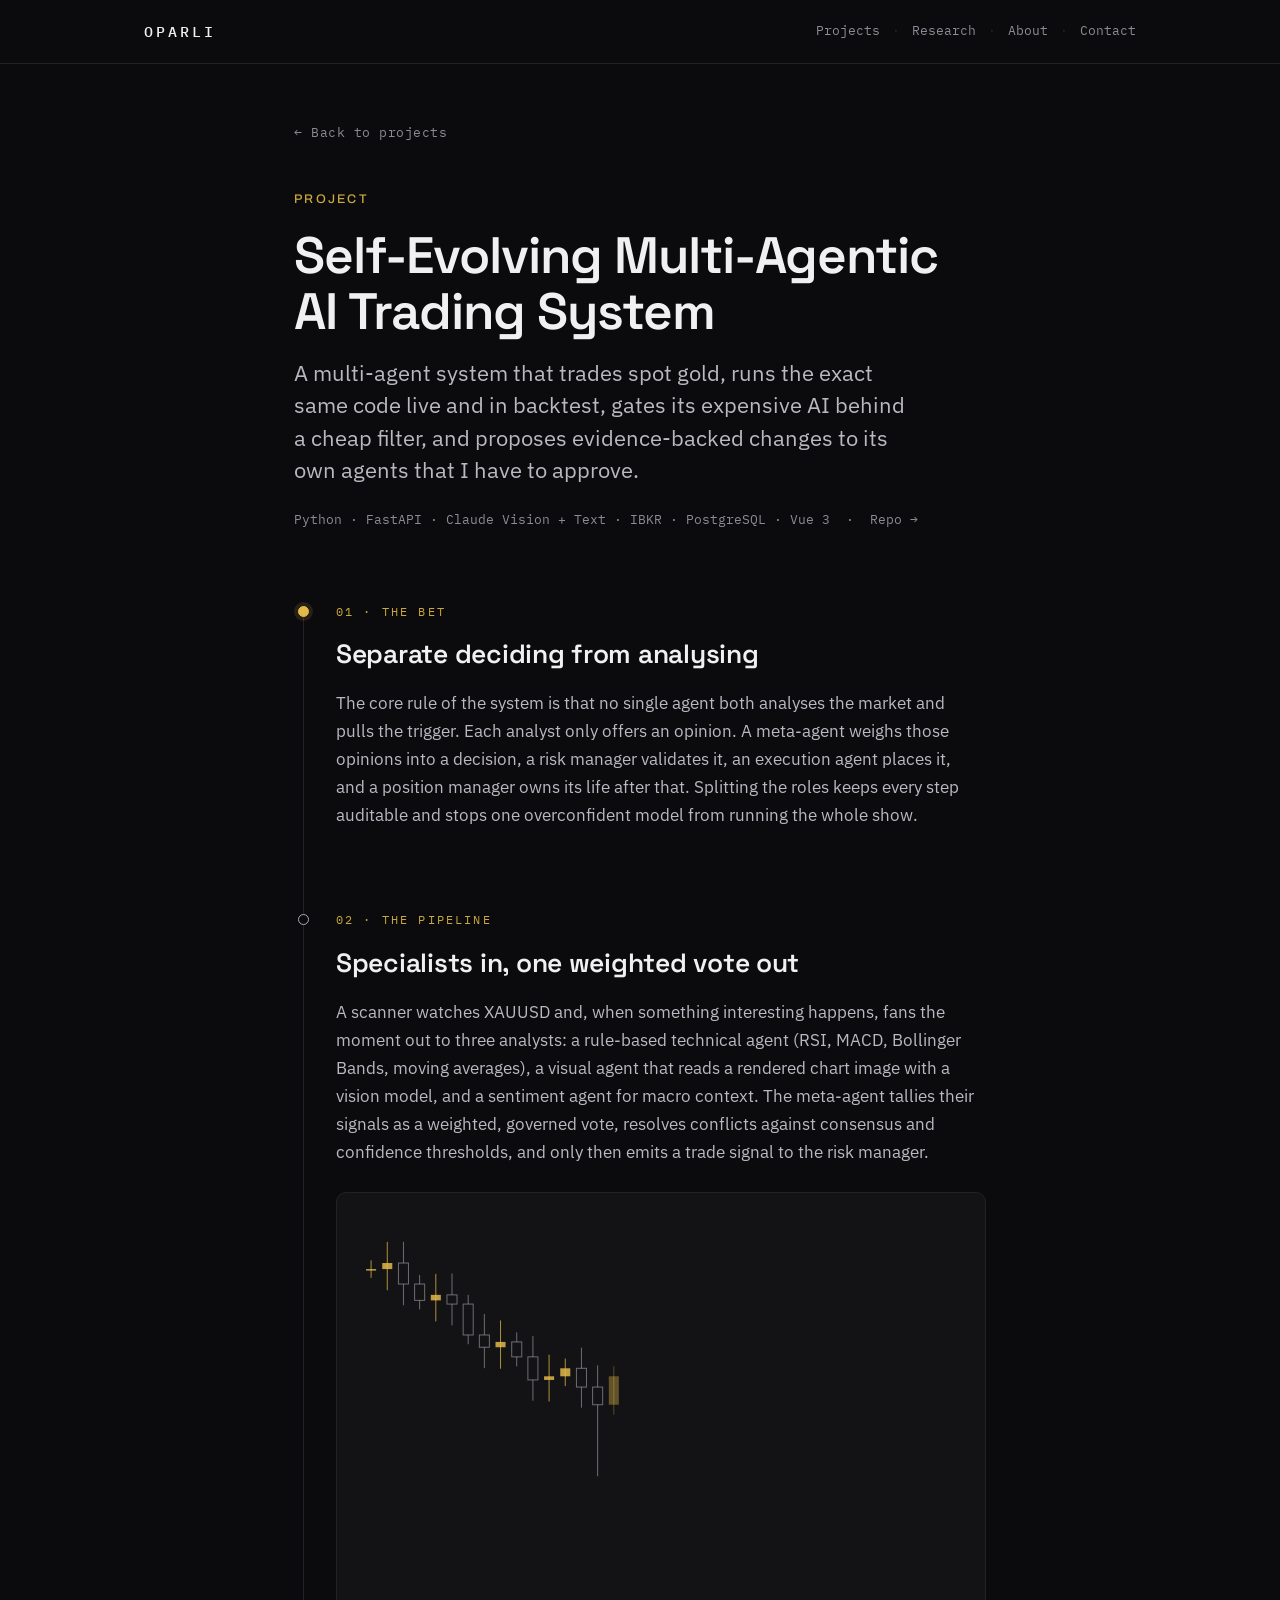
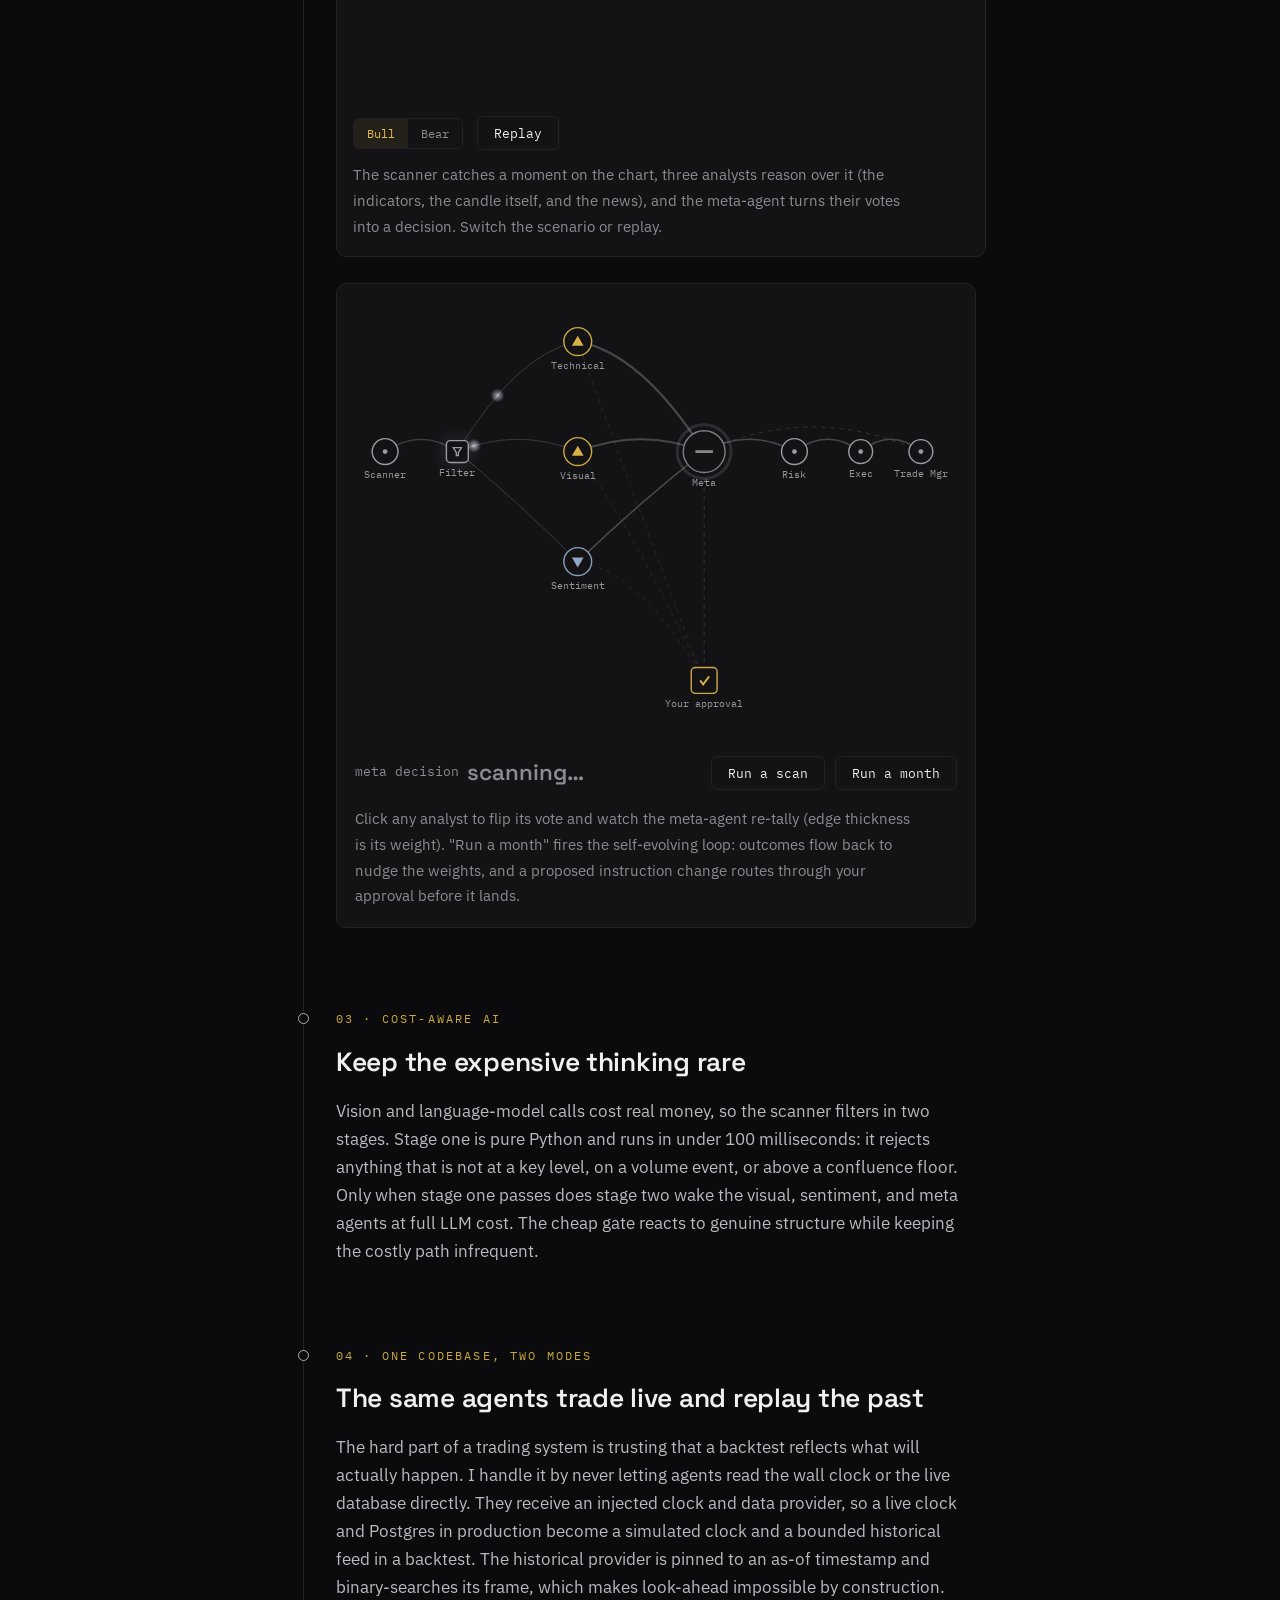
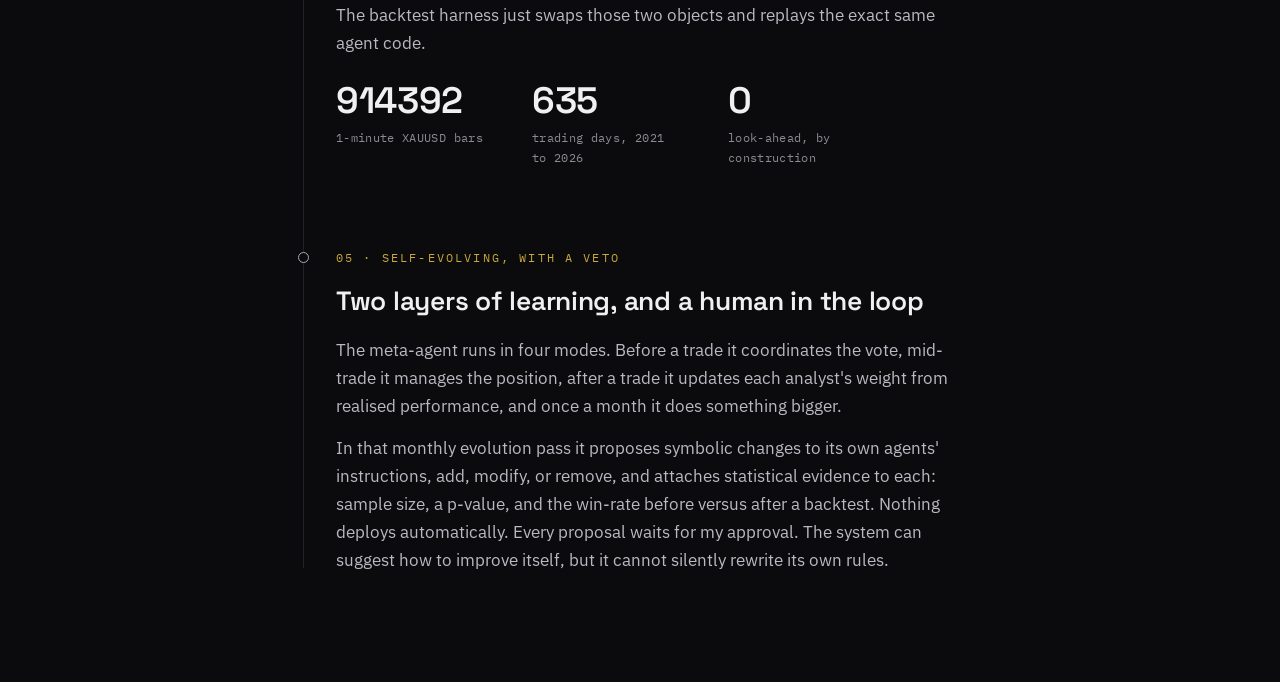
==== projects/agentic-trading/index.html @ a9287df4 "Add Self-Evolving Trading System case study: reasoning terminal + system map with feedback loops" ====
<!DOCTYPE html>
<html lang="en">
<head>
  <meta charset="UTF-8" />
  <meta name="viewport" content="width=device-width, initial-scale=1.0" />
  <title>Self-Evolving Multi-Agentic AI Trading System · OPARLI</title>
  <meta name="description" content="How a multi-agent XAUUSD trading system works: role separation, a cost-gated LLM pipeline, one codebase for live and backtest, and a two-layer self-evolving loop with a human veto." />

  <link rel="preconnect" href="https://fonts.googleapis.com" />
  <link rel="preconnect" href="https://fonts.gstatic.com" crossorigin />
  <link href="https://fonts.googleapis.com/css2?family=Archivo:wght@400;500;600;700&family=IBM+Plex+Mono:wght@400;500&family=IBM+Plex+Sans:wght@400;500&family=Space+Grotesk:wght@500;600;700&display=swap" rel="stylesheet" />

  <link rel="stylesheet" href="../../css/style.css" />
  <link rel="stylesheet" href="../../css/case.css" />
</head>
<body>

  <header class="nav is-scrolled" id="nav">
    <div class="nav__inner">
      <a href="../../index.html" class="nav__name">OPARLI</a>
      <nav class="nav__links" aria-label="Primary">
        <a href="../../index.html#projects">Projects</a>
        <span class="nav__sep" aria-hidden="true">·</span>
        <a href="../../index.html#research">Research</a>
        <span class="nav__sep" aria-hidden="true">·</span>
        <a href="../../index.html#about">About</a>
        <span class="nav__sep" aria-hidden="true">·</span>
        <a href="../../index.html#contact">Contact</a>
      </nav>
    </div>
  </header>

  <main class="case">
    <a href="../../index.html#projects" class="case__back">← Back to projects</a>

    <header class="case__head">
      <p class="eyebrow eyebrow--accent">Project</p>
      <h1 class="case__title">Self-Evolving Multi-Agentic AI Trading System</h1>
      <p class="case__standfirst">
        A multi-agent system that trades spot gold, runs the exact same code live and in
        backtest, gates its expensive AI behind a cheap filter, and proposes evidence-backed
        changes to its own agents that I have to approve.
      </p>
      <p class="case__meta mono">
        Python · FastAPI · Claude Vision + Text · IBKR · PostgreSQL · Vue 3
        &nbsp;·&nbsp; <a href="#">Repo →</a>
      </p>
    </header>

    <ol class="path">

      <li class="stage" id="bet">
        <span class="stage__node" aria-hidden="true"></span>
        <p class="stage__label">01 · The bet</p>
        <h2 class="stage__title">Separate deciding from analysing</h2>
        <p class="stage__body">
          The core rule of the system is that no single agent both analyses the market and
          pulls the trigger. Each analyst only offers an opinion. A meta-agent weighs those
          opinions into a decision, a risk manager validates it, an execution agent places
          it, and a position manager owns its life after that. Splitting the roles keeps
          every step auditable and stops one overconfident model from running the whole show.
        </p>
      </li>

      <li class="stage" id="pipeline">
        <span class="stage__node" aria-hidden="true"></span>
        <p class="stage__label">02 · The pipeline</p>
        <h2 class="stage__title">Specialists in, one weighted vote out</h2>
        <p class="stage__body">
          A scanner watches XAUUSD and, when something interesting happens, fans the moment
          out to three analysts: a rule-based technical agent (RSI, MACD, Bollinger Bands,
          moving averages), a visual agent that reads a rendered chart image with a vision
          model, and a sentiment agent for macro context. The meta-agent tallies their
          signals as a weighted, governed vote, resolves conflicts against consensus and
          confidence thresholds, and only then emits a trade signal to the risk manager.
        </p>

        <div class="tviz" id="tviz" role="group" aria-label="Interactive: the agents reasoning over a live chart">
          <div class="tviz__stage">
            <div class="tviz__chart"><canvas class="tviz__canvas" aria-hidden="true"></canvas></div>
            <div class="tviz__panel">
              <div class="tcard" data-step="scan"><div class="tcard__head"><span>Scanner</span><span class="tcard__badge">scan</span></div><div class="tcard__text"></div></div>
              <div class="tcard" data-step="tech"><div class="tcard__head"><span>Technical</span><span class="tcard__badge"></span></div><div class="tcard__text"></div></div>
              <div class="tcard" data-step="vis"><div class="tcard__head"><span>Visual</span><span class="tcard__badge"></span></div><div class="tcard__text"></div></div>
              <div class="tcard" data-step="sent"><div class="tcard__head"><span>Sentiment</span><span class="tcard__badge"></span></div><div class="tcard__text"></div></div>
              <div class="tcard tcard--meta" data-step="meta"><div class="tcard__head"><span>Meta decision</span><span class="tcard__badge"></span></div><div class="tcard__text"></div></div>
            </div>
          </div>
          <div class="tviz__controls">
            <div class="tviz__seg" role="group" aria-label="Scenario">
              <button type="button" data-dir="bull" class="is-active">Bull</button>
              <button type="button" data-dir="bear">Bear</button>
            </div>
            <button class="pviz__btn" id="tviz-replay" type="button">Replay</button>
          </div>
          <p class="tviz__note">
            The scanner catches a moment on the chart, three analysts reason over it (the
            indicators, the candle itself, and the news), and the meta-agent turns their votes
            into a decision. Switch the scenario or replay.
          </p>
        </div>

        <div class="pviz" id="pviz" role="group" aria-label="Interactive: the agent pipeline reaching a decision">
          <canvas class="pviz__canvas" aria-hidden="true"></canvas>
          <div class="pviz__controls">
            <span class="pviz__decision">meta decision<b id="pviz-decision">·</b></span>
            <span style="display:flex; gap:10px; flex-wrap:wrap;">
              <button class="pviz__btn" type="button" id="pviz-run">Run a scan</button>
              <button class="pviz__btn" type="button" id="pviz-month">Run a month</button>
            </span>
          </div>
          <p class="pviz__note" id="pviz-note">
            Click any analyst to flip its vote and watch the meta-agent re-tally (edge thickness is
            its weight). "Run a month" fires the self-evolving loop: outcomes flow back to nudge the
            weights, and a proposed instruction change routes through your approval before it lands.
          </p>
        </div>
      </li>

      <li class="stage" id="cost">
        <span class="stage__node" aria-hidden="true"></span>
        <p class="stage__label">03 · Cost-aware AI</p>
        <h2 class="stage__title">Keep the expensive thinking rare</h2>
        <p class="stage__body">
          Vision and language-model calls cost real money, so the scanner filters in two
          stages. Stage one is pure Python and runs in under 100 milliseconds: it rejects
          anything that is not at a key level, on a volume event, or above a confluence
          floor. Only when stage one passes does stage two wake the visual, sentiment, and
          meta agents at full LLM cost. The cheap gate reacts to genuine structure while
          keeping the costly path infrequent.
        </p>
      </li>

      <li class="stage" id="backtest">
        <span class="stage__node" aria-hidden="true"></span>
        <p class="stage__label">04 · One codebase, two modes</p>
        <h2 class="stage__title">The same agents trade live and replay the past</h2>
        <p class="stage__body">
          The hard part of a trading system is trusting that a backtest reflects what will
          actually happen. I handle it by never letting agents read the wall clock or the
          live database directly. They receive an injected clock and data provider, so a live
          clock and Postgres in production become a simulated clock and a bounded historical
          feed in a backtest. The historical provider is pinned to an as-of timestamp and
          binary-searches its frame, which makes look-ahead impossible by construction. The
          backtest harness just swaps those two objects and replays the exact same agent code.
        </p>

        <div class="stats">
          <div class="stat">
            <div class="stat__num"><span data-countup="990000" data-decimals="0">0</span></div>
            <div class="stat__label">1-minute XAUUSD bars</div>
          </div>
          <div class="stat">
            <div class="stat__num"><span data-countup="688" data-decimals="0">0</span></div>
            <div class="stat__label">trading days, 2021 to 2026</div>
          </div>
          <div class="stat">
            <div class="stat__num">0</div>
            <div class="stat__label">look-ahead, by construction</div>
          </div>
        </div>
      </li>

      <li class="stage" id="evolve">
        <span class="stage__node" aria-hidden="true"></span>
        <p class="stage__label">05 · Self-evolving, with a veto</p>
        <h2 class="stage__title">Two layers of learning, and a human in the loop</h2>
        <p class="stage__body">
          The meta-agent runs in four modes. Before a trade it coordinates the vote, mid-trade
          it manages the position, after a trade it updates each analyst's weight from realised
          performance, and once a month it does something bigger.
        </p>
        <p class="stage__body">
          In that monthly evolution pass it proposes symbolic changes to its own agents'
          instructions, add, modify, or remove, and attaches statistical evidence to each:
          sample size, a p-value, and the win-rate before versus after a backtest. Nothing
          deploys automatically. Every proposal waits for my approval. The system can suggest
          how to improve itself, but it cannot silently rewrite its own rules.
        </p>
      </li>

    </ol>
  </main>

  <script src="../../js/case.js" defer></script>
  <script src="../../js/scene-terminal.js" defer></script>
  <script src="../../js/scene-pipeline.js" defer></script>
</body>
</html>
---- css/style.css ----
/* ============================================================
   OPARLI, oparli.com
   Dark, editorial, precise. Design system + layout.
   ============================================================ */

:root {
  --bg: #0b0b0d;          /* page ground */
  --bg-raise: #131316;    /* cards / raised panels */
  --line: #222226;        /* hairline borders */
  --text: #f0f0f2;        /* headings */
  --text-body: #b9bac1;   /* body copy */
  --text-dim: #8b8c93;    /* secondary */
  --grey-line: #a8acb6;   /* animation greys */
  --accent: #e2ba4a;      /* yellow, THE accent, used sparingly */
  --accent-dim: #c9a83c;  /* yellow for small labels/eyebrows */

  --font-display: "Space Grotesk", "Helvetica Neue", Arial, sans-serif;
  --font-brand: "Archivo", "Helvetica Neue", Arial, sans-serif;
  --font-body: "IBM Plex Sans", "Helvetica Neue", Arial, sans-serif;
  --font-mono: "IBM Plex Mono", ui-monospace, "SF Mono", Menlo, monospace;

  --nav-h: 64px;
  --maxw: 1120px;
  --gutter: clamp(20px, 5vw, 64px);
}

/* ---------- reset ---------- */
*, *::before, *::after { box-sizing: border-box; }
html {
  scroll-behavior: smooth;
  -webkit-text-size-adjust: 100%;
}
body {
  margin: 0;
  background: var(--bg);
  color: var(--text-body);
  font-family: var(--font-body);
  font-size: 16.5px;
  line-height: 1.7;
  font-weight: 400;
  -webkit-font-smoothing: antialiased;
  text-rendering: optimizeLegibility;
  overflow-x: hidden;              /* guard: page never scrolls sideways */
}
img { max-width: 100%; display: block; }

/* ---------- focus ---------- */
a:focus-visible,
button:focus-visible {
  outline: 2px solid var(--accent);
  outline-offset: 2px;
  border-radius: 2px;
}

/* ---------- shared layout ---------- */
.wrap {
  width: 100%;
  max-width: var(--maxw);
  margin-inline: auto;
  padding-inline: var(--gutter);
}

.section {
  padding-block: clamp(72px, 12vw, 152px);
  scroll-margin-top: var(--nav-h);
  border-top: 1px solid var(--line);
}

.section__title {
  font-family: var(--font-display);
  font-weight: 600;
  color: var(--text);
  font-size: clamp(1.6rem, 3.4vw, 2.5rem);
  line-height: 1.15;
  letter-spacing: -0.01em;
  margin: 0 0 clamp(36px, 6vw, 64px);
  max-width: 20ch;
}

/* ---------- eyebrow (mono label) ---------- */
.eyebrow {
  font-family: var(--font-brand);
  font-weight: 500;
  font-size: 12.5px;
  letter-spacing: 0.18em;
  text-transform: uppercase;
  color: var(--text-dim);
  margin: 0 0 18px;
}
.eyebrow--accent { color: var(--accent-dim); }

.mono { font-family: var(--font-mono); }

/* ---------- links ---------- */
.link {
  color: var(--text);
  text-decoration: none;
  border-bottom: 1px solid var(--line);
  padding-bottom: 1px;
  transition: color 0.18s ease, border-color 0.18s ease;
}
.link:hover { color: var(--accent); border-color: var(--accent); }

/* ============================================================
   NAV
   ============================================================ */
.nav {
  position: fixed;
  top: 0; left: 0; right: 0;
  height: var(--nav-h);
  z-index: 50;
  background: transparent;
  border-bottom: 1px solid transparent;
  transition: background 0.25s ease, border-color 0.25s ease;
}
.nav.is-scrolled {
  background: var(--bg);
  border-bottom-color: var(--line);
}
.nav__inner {
  height: 100%;
  max-width: var(--maxw);
  margin-inline: auto;
  padding-inline: var(--gutter);
  display: flex;
  align-items: center;
  justify-content: space-between;
  gap: 18px;
}
.nav__name {
  font-family: var(--font-mono);
  font-weight: 500;
  font-size: 15px;
  letter-spacing: 0.2em;
  color: var(--text);
  text-decoration: none;
  opacity: 0;                        /* hidden over the hero */
  transition: opacity 300ms ease;
}
.nav.is-scrolled .nav__name { opacity: 1; }   /* fades in past ~70% of hero */
.nav__links {
  display: flex;
  align-items: center;
  gap: 12px;
  font-family: var(--font-mono);
  font-size: 13px;
}
.nav__links a {
  color: var(--text-dim);
  text-decoration: none;
  transition: color 0.18s ease;
}
.nav__links a:hover { color: var(--accent); }
.nav__sep { color: var(--line); }

/* ============================================================
   1. HERO
   ============================================================ */
.hero {
  position: relative;
  height: 100vh;
  height: 100svh;          /* avoids toolbar-driven jump/clip on mobile */
  min-height: 520px;
}
.hero__stage {
  position: absolute;
  inset: 0;
  overflow: hidden;
  display: flex;
  align-items: center;
}
.hero__canvas {
  position: absolute;
  inset: 0;
  width: 100%;
  height: 100%;
  display: block;
}
/* radial darkening between canvas and text, guarantees name contrast.
   Halved radius, max 30%, centered on the (left) text column only. */
.hero__veil {
  position: absolute;
  inset: 0;
  pointer-events: none;
  background: radial-gradient(
    ellipse 34% 27% at 28% 50%,
    rgba(11, 11, 13, 0.30) 0%,
    rgba(11, 11, 13, 0.12) 48%,
    rgba(11, 11, 13, 0) 80%
  );
}
.hero__content {
  position: relative;
  z-index: 2;
  width: 100%;
  max-width: var(--maxw);
  margin-inline: auto;
  padding-inline: var(--gutter);
  will-change: opacity, transform;
}
.hero__title {
  font-family: var(--font-display);
  font-weight: 700;
  color: var(--text);
  font-size: clamp(3rem, 9vw, 6.5rem);
  line-height: 0.98;
  letter-spacing: -0.02em;
  margin: 6px 0 0;
}
.hero__brand {
  font-family: var(--font-brand);
  font-weight: 700;
  color: var(--text);
  font-size: clamp(2.6rem, 8vw, 5rem);
  line-height: 1;
  letter-spacing: -0.02em;
  margin: 0;
}
.hero__lead {
  font-family: var(--font-display);
  font-weight: 500;
  color: var(--text-body);
  font-size: clamp(1.15rem, 2.6vw, 1.65rem);
  line-height: 1.3;
  letter-spacing: -0.01em;
  margin: 16px 0 0;
  max-width: 28ch;
}
/* forced two-line break on wider screens; on narrow screens the line
   wraps naturally and the non-breaking "and break." keeps "and" from hanging */
.hero__brk { display: none; }
@media (min-width: 560px) {
  .hero__brk { display: inline; }
}
.hero__attr {
  font-size: 13px;
  letter-spacing: 0.08em;
  color: var(--text-dim);
  margin: 18px 0 0;
}
.btn-ghost {
  display: inline-block;
  margin-top: 28px;
  padding: 10px 22px;
  border: 1px solid var(--line);
  border-radius: 6px;
  background: transparent;
  color: var(--text);
  font-family: var(--font-body);
  font-size: 15px;
  font-weight: 500;
  text-decoration: none;
  transition: border-color 0.18s ease, color 0.18s ease;
}
.btn-ghost:hover { border-color: var(--accent); color: var(--accent); }
.hero__sub {
  margin: clamp(20px, 3vw, 30px) 0 0;
  font-size: clamp(1rem, 2.1vw, 1.35rem);
  line-height: 1.5;
  color: var(--text-body);
  max-width: 30ch;
}
/* scroll hint: bottom-left, aligned with the text column */
.hero__scroll-wrap {
  position: absolute;
  left: 0; right: 0;
  bottom: 34px;
  z-index: 2;
  max-width: var(--maxw);
  margin-inline: auto;
  padding-inline: var(--gutter);
}
.hero__scroll {
  display: inline-flex;
  align-items: center;
  gap: 11px;
  text-decoration: none;
}
.hero__scroll-line {
  display: block;
  width: 1px;
  height: 30px;
  background: var(--text-dim);
  transform-origin: top;
  animation: scrollpulse 2.4s ease-in-out infinite;
}
.hero__scroll-label {
  font-size: 11px;
  letter-spacing: 0.2em;
  color: var(--text-dim);
  transition: color 0.18s ease;
}
.hero__scroll:hover .hero__scroll-label { color: var(--accent); }
@keyframes scrollpulse {
  0%, 100% { transform: scaleY(0.35); opacity: 0.35; }
  50%      { transform: scaleY(1);    opacity: 0.9; }
}

/* ============================================================
   2. SYSTEMS: wide horizontal cards
   ============================================================ */
.cards { display: flex; flex-direction: column; gap: 20px; }
.card {
  background: var(--bg-raise);
  border: 1px solid var(--line);
  border-radius: 8px;
  padding: clamp(20px, 3vw, 30px);
}
.card__title {
  font-family: var(--font-display);
  font-weight: 600;
  color: var(--text);
  font-size: clamp(1.15rem, 2.2vw, 1.45rem);
  letter-spacing: -0.01em;
  margin: 0 0 12px;
}
.card__body {
  margin: 0 0 20px;
  max-width: 68ch;
  color: var(--text-body);
}
.card__status {
  font-size: 12.5px;
  color: var(--text-dim);
  margin: 0 0 12px;
  display: flex;
  flex-wrap: wrap;
  align-items: center;
  gap: 8px 14px;
}
.card__status .dot { color: var(--accent); font-size: 9px; }
.card__inline-link {
  color: var(--text-dim);
  text-decoration: none;
  transition: color 0.18s ease;
}
.card__inline-link:hover { color: var(--accent); }
.card__tech {
  font-size: 12.5px;
  color: var(--text-dim);
  margin: 0 0 22px;
  letter-spacing: 0.01em;
}

/* ============================================================
   3. RESEARCH: bordered rows
   ============================================================ */
.rows { display: flex; flex-direction: column; }
.row {
  padding-block: clamp(28px, 4vw, 40px);
  border-top: 1px solid var(--line);
}
.row:last-child { border-bottom: 1px solid var(--line); }
.row__title {
  font-family: var(--font-display);
  font-weight: 600;
  color: var(--text);
  font-size: clamp(1.15rem, 2.2vw, 1.45rem);
  letter-spacing: -0.01em;
  margin: 0 0 12px;
}
.row__sub {
  font-size: 12.5px;
  letter-spacing: 0.04em;
  color: var(--text-dim);
  margin: -4px 0 14px;
}
.row__body {
  margin: 0 0 14px;
  max-width: 74ch;
  color: var(--text-body);
}
.row__note {
  font-size: 12.5px;
  color: var(--text-dim);
  margin: 0;
  letter-spacing: 0.01em;
}
.row__more {
  display: inline-block;
  margin-top: 16px;
  font-size: 0.95rem;
}

/* ============================================================
   4. ABOUT
   ============================================================ */
.about {
  display: grid;
  grid-template-columns: 1fr auto;
  gap: clamp(32px, 6vw, 72px);
  align-items: start;
}
.about__text { max-width: 62ch; }
.about__text p { margin: 0 0 20px; }
.about__text p:last-child { margin-bottom: 0; }
.about__note { color: var(--text-dim); font-size: 0.95rem; }
.about__photo {
  width: 180px;
  height: 180px;
  border-radius: 50%;
  overflow: hidden;
  border: 1px solid var(--line);
  flex-shrink: 0;
}
.about__photo img {
  width: 100%;
  height: 100%;
  object-fit: cover;
  display: block;
}

/* ============================================================
   5. CONTACT
   ============================================================ */
/* Contact is short; give it tighter vertical padding than the other sections */
#contact { padding-block: clamp(48px, 6vw, 80px); }

.contact__links {
  display: flex;
  flex-wrap: wrap;
  gap: 28px;
  margin: 0;
  font-size: 1.05rem;
}

/* ============================================================
   FOOTER
   ============================================================ */
.footer {
  border-top: 1px solid var(--line);
  padding-block: 26px;
}
.footer__inner {
  display: flex;
  flex-wrap: wrap;
  justify-content: space-between;
  gap: 12px 28px;
  font-family: var(--font-brand);
  font-size: 12.5px;
  color: var(--text-dim);
  letter-spacing: 0.01em;
}

/* ============================================================
   RESPONSIVE
   ============================================================ */
@media (max-width: 640px) {
  .nav__links { gap: 8px; font-size: 12px; }
  .nav__name { font-size: 14px; }
  .about {
    grid-template-columns: 1fr;
  }
  .about__photo { order: -1; }
  .hero__sub { max-width: 24ch; }
}

/* Phones: stack the nav (wordmark over links) so nothing crowds or overflows */
@media (max-width: 560px) {
  .nav { height: auto; padding-block: 10px; }
  .nav__inner { flex-direction: column; align-items: flex-start; gap: 6px; }
  .nav__links { flex-wrap: wrap; }
  .section { scroll-margin-top: 88px; }   /* taller stacked nav clears headings */
}

/* ============================================================
   REDUCED MOTION
   ============================================================ */
@media (prefers-reduced-motion: reduce) {
  html { scroll-behavior: auto; }
  .hero__scroll { display: none; }
  .nav__name { opacity: 1; transition: none; }   /* wordmark simply always visible */
  * { animation-duration: 0.001ms !important; animation-iteration-count: 1 !important; }
}
---- css/case.css ----
/* ============================================================
   Case study ("path") pages. Depends on style.css for tokens.
   Reusable: every project page uses this same structure.
   ============================================================ */

.case {
  max-width: 820px;
  margin-inline: auto;
  padding-inline: var(--gutter);
  padding-block: clamp(96px, 13vh, 140px) clamp(80px, 12vh, 130px);
}

.case__back {
  display: inline-block;
  font-family: var(--font-mono);
  font-size: 13px;
  letter-spacing: 0.04em;
  color: var(--text-dim);
  text-decoration: none;
  margin-bottom: clamp(32px, 5vh, 52px);
  transition: color 0.18s ease;
}
.case__back:hover { color: var(--accent); }

.case__head { margin-bottom: clamp(44px, 8vh, 84px); }
.case__title {
  font-family: var(--font-display);
  font-weight: 600;
  color: var(--text);
  font-size: clamp(2rem, 5.2vw, 3.2rem);
  line-height: 1.08;
  letter-spacing: -0.02em;
  margin: 12px 0 0;
}
.case__standfirst {
  font-size: clamp(1.05rem, 2.2vw, 1.35rem);
  line-height: 1.5;
  color: var(--text-body);
  max-width: 48ch;
  margin: 18px 0 0;
}
.case__meta {
  font-family: var(--font-mono);
  font-size: 12.5px;
  color: var(--text-dim);
  margin: 22px 0 0;
}
.case__meta a { color: var(--text-dim); text-decoration: none; }
.case__meta a:hover { color: var(--accent); }

/* ---------- the path ---------- */
.path {
  list-style: none;
  margin: 0;
  padding: 0;
  position: relative;
  --rail: 0;
}
/* the rail: grey spine + yellow progress overlay that tracks scroll */
.path::before,
.path::after {
  content: "";
  position: absolute;
  left: 9px;
  width: 1px;
}
.path::before { top: 6px; bottom: 6px; background: var(--line); }
.path::after {
  top: 6px;
  height: calc((100% - 12px) * var(--rail));
  background: var(--accent);
  opacity: 0.85;
}

.stage {
  position: relative;
  padding-left: 42px;
  padding-bottom: clamp(48px, 9vh, 92px);
  opacity: 0;
  transform: translateY(20px);
  transition: opacity 0.6s ease, transform 0.6s ease;
}
.stage:last-child { padding-bottom: 0; }
.stage.is-visible { opacity: 1; transform: none; }

.stage__node {
  position: absolute;
  left: 4px;
  top: 4px;
  width: 11px;
  height: 11px;
  border-radius: 50%;
  border: 1px solid var(--grey-line);
  background: var(--bg);
  transition: background 0.3s ease, border-color 0.3s ease, box-shadow 0.3s ease;
}
.stage.is-active .stage__node {
  border-color: var(--accent);
  background: var(--accent);
  box-shadow: 0 0 0 4px rgba(226, 186, 74, 0.12);
}

.stage__label {
  font-family: var(--font-mono);
  font-size: 12px;
  letter-spacing: 0.18em;
  text-transform: uppercase;
  color: var(--accent-dim);
  margin: 0 0 10px;
}
.stage__title {
  font-family: var(--font-display);
  font-weight: 600;
  color: var(--text);
  font-size: clamp(1.2rem, 2.7vw, 1.65rem);
  letter-spacing: -0.01em;
  margin: 0 0 12px;
}
.stage__body {
  color: var(--text-body);
  max-width: 64ch;
  margin: 0;
}
.stage__body + .stage__body { margin-top: 14px; }

/* ---------- stat tiles (count up on reveal) ---------- */
.stats {
  display: grid;
  grid-template-columns: repeat(auto-fit, minmax(130px, 1fr));
  gap: 24px 28px;
  margin-top: 26px;
  max-width: 560px;
}
.stat__num {
  font-family: var(--font-display);
  font-weight: 600;
  color: var(--text);
  font-size: clamp(1.7rem, 4.6vw, 2.3rem);
  line-height: 1;
  letter-spacing: -0.01em;
}
.stat__label {
  font-family: var(--font-mono);
  font-size: 11.5px;
  letter-spacing: 0.03em;
  color: var(--text-dim);
  margin-top: 8px;
  max-width: 22ch;
}
.stat__caption {
  font-size: 0.95rem;
  color: var(--text-dim);
  margin: 20px 0 0;
  max-width: 62ch;
}

/* ---------- survivorship scene (interactive canvas) ---------- */
.sviz {
  margin-top: 26px;
  max-width: 620px;
  border: 1px solid var(--line);
  border-radius: 10px;
  background: var(--bg-raise);
  padding: 18px 18px 20px;
}
.sviz__canvas { display: block; width: 100%; height: 300px; }
.sviz__legend {
  display: flex;
  flex-wrap: wrap;
  gap: 14px 24px;
  margin-top: 10px;
  font-family: var(--font-mono);
  font-size: 12.5px;
  color: var(--text-dim);
}
.sviz__legend b { color: var(--text); font-weight: 500; }
.sviz__dot {
  display: inline-block;
  width: 8px; height: 8px;
  border-radius: 50%;
  margin-right: 7px;
  vertical-align: middle;
}
.sviz__dot--keep { background: var(--accent); }
.sviz__dot--left { background: var(--grey-line); }
.sviz__legend .is-dropped { opacity: 0.45; text-decoration: line-through; }

.sviz__controls {
  display: flex;
  flex-wrap: wrap;
  align-items: center;
  gap: 16px 20px;
  margin-top: 18px;
}
.sviz__toggle {
  font-family: var(--font-mono);
  font-size: 12.5px;
  letter-spacing: 0.03em;
  color: var(--text);
  background: transparent;
  border: 1px solid var(--line);
  border-radius: 6px;
  padding: 9px 16px;
  cursor: pointer;
  transition: border-color 0.18s ease, color 0.18s ease;
}
.sviz__toggle:hover { border-color: var(--accent); color: var(--accent); }
.sviz__toggle[aria-pressed="true"] { border-color: var(--accent); color: var(--accent); }

.sviz__measure { flex: 1; min-width: 220px; }
.sviz__measure-label {
  display: flex;
  justify-content: space-between;
  gap: 12px;
  font-family: var(--font-mono);
  font-size: 11px;
  letter-spacing: 0.03em;
  color: var(--text-dim);
  margin-bottom: 7px;
}
.sviz__measure-val b { color: var(--text); font-weight: 600; }
.sviz__track {
  height: 8px;
  background: var(--bg);
  border: 1px solid var(--line);
  border-radius: 4px;
  overflow: hidden;
}
.sviz__fill {
  display: block;
  height: 100%;
  width: 0;
  background: var(--grey-line);
  transition: width 0.55s cubic-bezier(0.2, 0.7, 0.2, 1), background 0.3s ease;
}
.sviz__fill--accent { background: var(--accent); }
.sviz__note {
  font-size: 0.95rem;
  color: var(--text-dim);
  margin: 15px 0 0;
  max-width: 62ch;
}

/* ---------- ranking scene (interactive slopegraph) ---------- */
.rviz {
  margin-top: 26px;
  max-width: 620px;
  border: 1px solid var(--line);
  border-radius: 10px;
  background: var(--bg-raise);
  padding: 18px;
}
.rviz__heads {
  display: flex;
  justify-content: space-between;
  font-family: var(--font-mono);
  font-size: 11.5px;
  letter-spacing: 0.03em;
  color: var(--text-dim);
  margin-bottom: 6px;
}
.rviz__canvas { display: block; width: 100%; height: 320px; }
.rviz__controls {
  display: flex;
  flex-wrap: wrap;
  align-items: center;
  gap: 14px 20px;
  margin-top: 14px;
}
.rviz__ic { font-family: var(--font-mono); font-size: 13px; color: var(--text-dim); }
.rviz__ic b {
  font-family: var(--font-display);
  font-weight: 600;
  font-size: 1.5rem;
  color: var(--accent);
  margin-left: 8px;
  vertical-align: middle;
}
.rviz__slider {
  flex: 1;
  min-width: 210px;
  display: flex;
  align-items: center;
  gap: 10px;
  font-family: var(--font-mono);
  font-size: 11px;
  color: var(--text-dim);
}
.rviz__slider input[type="range"] { flex: 1; accent-color: var(--accent); }
.rviz__btn {
  font-family: var(--font-mono);
  font-size: 12.5px;
  color: var(--text);
  background: transparent;
  border: 1px solid var(--line);
  border-radius: 6px;
  padding: 8px 14px;
  cursor: pointer;
  transition: border-color 0.18s ease, color 0.18s ease;
}
.rviz__btn:hover { border-color: var(--accent); color: var(--accent); }
.rviz__note { font-size: 0.95rem; color: var(--text-dim); margin: 14px 0 0; max-width: 62ch; }

@media (max-width: 560px) { .rviz__canvas { height: 280px; } }

/* ---------- reasoning terminal scene (chart + agent cards) ---------- */
.tviz {
  margin-top: 26px;
  border: 1px solid var(--line);
  border-radius: 10px;
  background: var(--bg-raise);
  padding: 16px;
}
.tviz__stage { display: flex; gap: 16px; }
.tviz__chart { flex: 1.7; min-width: 0; }
.tviz__canvas { display: block; width: 100%; height: 300px; }
.tviz__panel { flex: 1; display: flex; flex-direction: column; gap: 8px; min-width: 160px; }
.tcard {
  border: 1px solid var(--line);
  border-radius: 7px;
  padding: 9px 11px;
  opacity: 0;
  transform: translateY(8px);
  transition: opacity 0.4s ease, transform 0.4s ease;
}
.tcard.is-on { opacity: 1; transform: none; }
.tcard--meta { border-color: rgba(226, 186, 74, 0.35); background: rgba(226, 186, 74, 0.04); }
.tcard__head {
  display: flex; justify-content: space-between; align-items: center; gap: 8px;
  font-family: var(--font-mono); font-size: 10.5px; letter-spacing: 0.06em;
  text-transform: uppercase; color: var(--text-dim);
}
.tcard__badge {
  font-family: var(--font-mono); font-size: 10px; padding: 2px 8px;
  border-radius: 20px; border: 1px solid var(--line); color: var(--text-dim);
}
.tcard__badge--buy { color: var(--accent); border-color: rgba(226, 186, 74, 0.5); }
.tcard__badge--sell { color: #96afcb; border-color: rgba(150, 175, 203, 0.5); }
.tcard__text { font-size: 12px; color: var(--text-body); margin-top: 5px; line-height: 1.42; }
.tviz__controls { display: flex; flex-wrap: wrap; gap: 10px 14px; align-items: center; margin-top: 14px; }
.tviz__seg { display: flex; border: 1px solid var(--line); border-radius: 6px; overflow: hidden; }
.tviz__seg button {
  background: transparent; border: 0; color: var(--text-dim);
  font-family: var(--font-mono); font-size: 12px; padding: 7px 13px; cursor: pointer;
  transition: color 0.18s ease, background 0.18s ease;
}
.tviz__seg button.is-active { color: var(--accent); background: rgba(226, 186, 74, 0.08); }
.tviz__note { font-size: 0.95rem; color: var(--text-dim); margin: 12px 0 0; max-width: 62ch; }
@media (max-width: 640px) {
  .tviz__stage { flex-direction: column; }
  .tviz__canvas { height: 240px; }
  .tviz__panel { flex-direction: row; flex-wrap: wrap; }
  .tcard { flex: 1; min-width: 140px; }
}

/* ---------- agent pipeline scene (interactive canvas) ---------- */
.pviz {
  margin-top: 26px;
  max-width: 640px;
  border: 1px solid var(--line);
  border-radius: 10px;
  background: var(--bg-raise);
  padding: 18px;
}
.pviz__canvas { display: block; width: 100%; height: 440px; }
.pviz__controls {
  display: flex;
  flex-wrap: wrap;
  align-items: center;
  justify-content: space-between;
  gap: 12px 20px;
  margin-top: 12px;
}
.pviz__decision { font-family: var(--font-mono); font-size: 13px; color: var(--text-dim); }
.pviz__decision b {
  font-family: var(--font-display);
  font-weight: 600;
  font-size: 1.4rem;
  margin-left: 8px;
  vertical-align: middle;
  color: var(--text);
}
.pviz__btn {
  font-family: var(--font-mono);
  font-size: 12.5px;
  color: var(--text);
  background: transparent;
  border: 1px solid var(--line);
  border-radius: 6px;
  padding: 8px 16px;
  cursor: pointer;
  transition: border-color 0.18s ease, color 0.18s ease;
}
.pviz__btn:hover { border-color: var(--accent); color: var(--accent); }
.pviz__note { font-size: 0.95rem; color: var(--text-dim); margin: 14px 0 0; max-width: 62ch; }

@media (max-width: 560px) { .pviz__canvas { height: 380px; } }

/* ---------- benchmark viz (precomputed, animates on reveal) ---------- */
.bench {
  margin-top: 26px;
  max-width: 540px;
  border: 1px solid var(--line);
  border-radius: 8px;
  background: var(--bg-raise);
  padding: 22px 24px;
}
.bench__headline {
  font-family: var(--font-display);
  font-weight: 500;
  font-size: clamp(1.25rem, 3vw, 1.6rem);
  color: var(--text);
  margin: 0 0 18px;
}
.bench__num { color: var(--accent); font-weight: 600; }
.bench__row {
  display: grid;
  grid-template-columns: 88px 1fr auto;
  align-items: center;
  gap: 14px;
  margin: 12px 0;
  font-family: var(--font-mono);
  font-size: 12px;
  color: var(--text-dim);
}
.bench__track {
  height: 10px;
  background: var(--bg);
  border: 1px solid var(--line);
  border-radius: 5px;
  overflow: hidden;
}
.bench__fill {
  display: block;
  height: 100%;
  width: 0;
  background: var(--grey-line);
  transition: width 1.1s cubic-bezier(0.2, 0.7, 0.2, 1);
}
.bench__fill--accent { background: var(--accent); }

/* ---------- responsive ---------- */
@media (max-width: 560px) {
  .bench__row { grid-template-columns: 72px 1fr; }
  .bench__row > :last-child { grid-column: 2; text-align: right; }
}

@media (prefers-reduced-motion: reduce) {
  .stage { opacity: 1; transform: none; transition: none; }
  .bench__fill, .sviz__fill { transition: none; }
  .path::after { height: calc(100% - 12px); }  /* rail simply shown, no scroll animation */
}
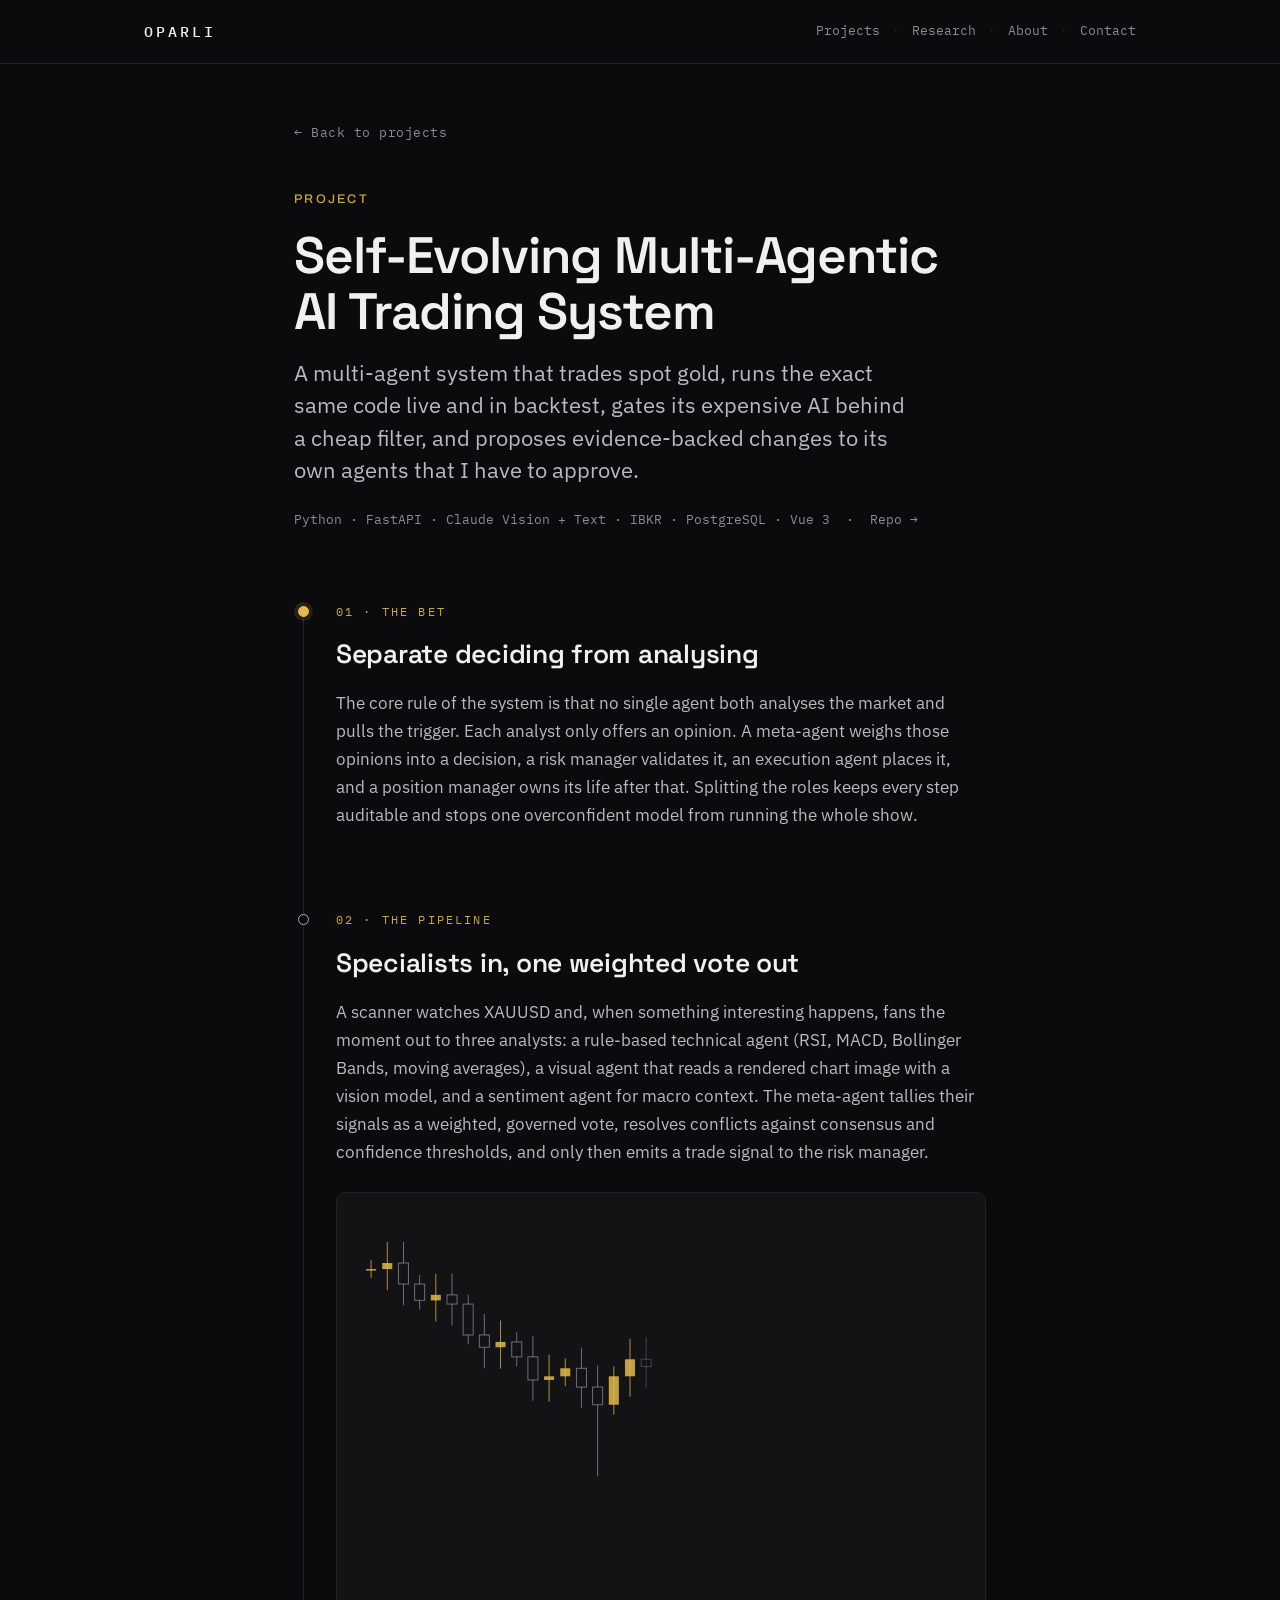
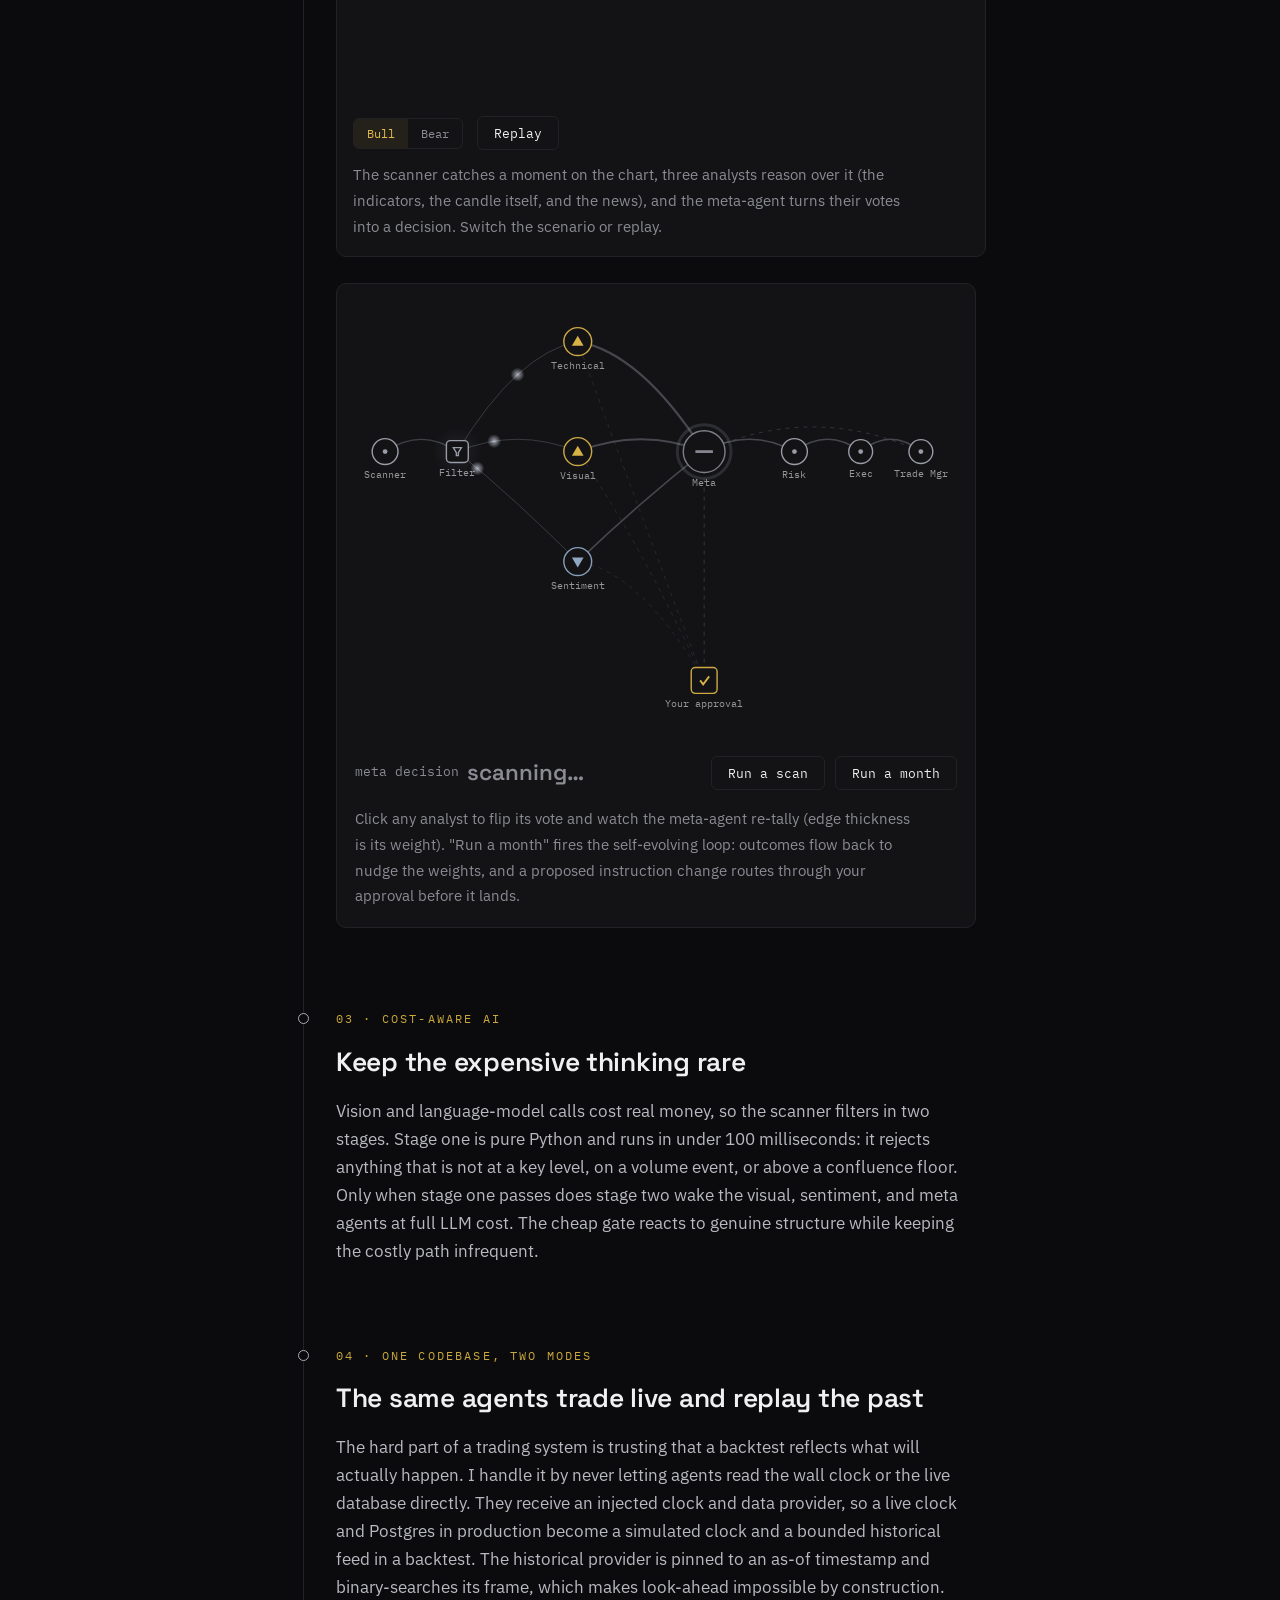
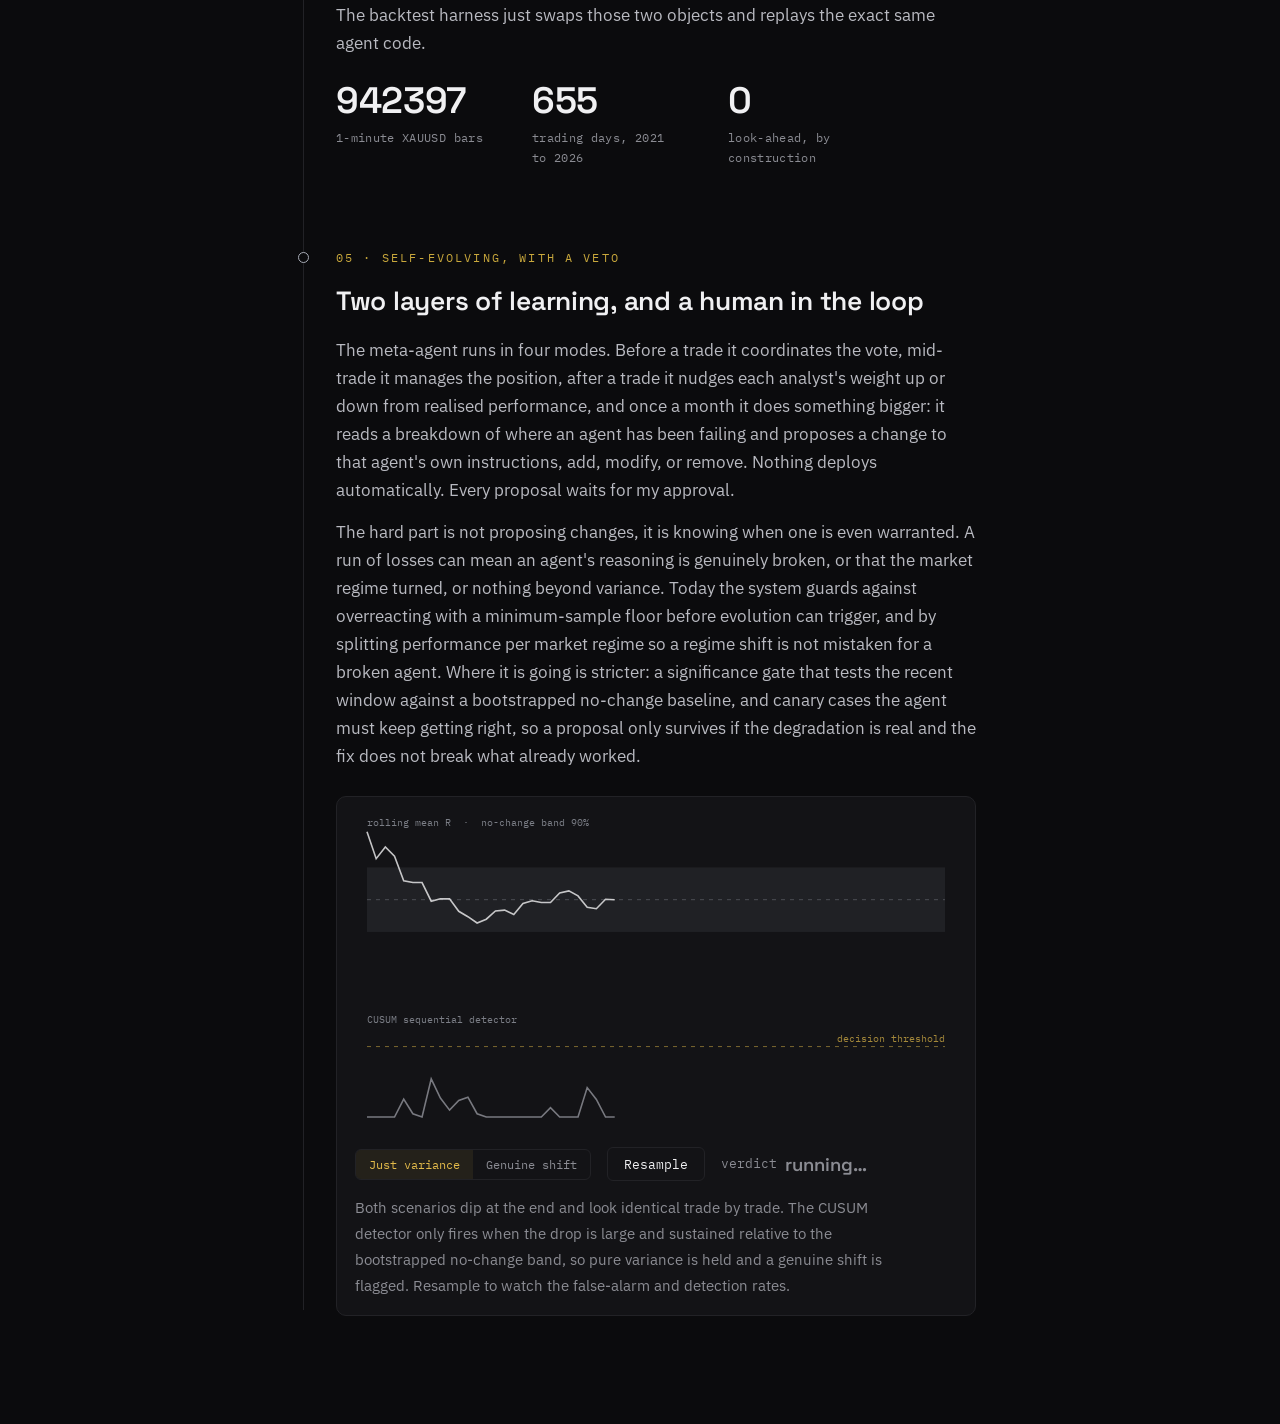
==== commit 7e2e3bcd: "Fix stage 05 overclaim; add 'wrong or unlucky' CUSUM detector scene" ====
--- a/projects/agentic-trading/index.html
+++ b/projects/agentic-trading/index.html
@@ -167,16 +167,42 @@
         <h2 class="stage__title">Two layers of learning, and a human in the loop</h2>
         <p class="stage__body">
           The meta-agent runs in four modes. Before a trade it coordinates the vote, mid-trade
-          it manages the position, after a trade it updates each analyst's weight from realised
-          performance, and once a month it does something bigger.
-        </p>
-        <p class="stage__body">
-          In that monthly evolution pass it proposes symbolic changes to its own agents'
-          instructions, add, modify, or remove, and attaches statistical evidence to each:
-          sample size, a p-value, and the win-rate before versus after a backtest. Nothing
-          deploys automatically. Every proposal waits for my approval. The system can suggest
-          how to improve itself, but it cannot silently rewrite its own rules.
-        </p>
+          it manages the position, after a trade it nudges each analyst's weight up or down from
+          realised performance, and once a month it does something bigger: it reads a breakdown
+          of where an agent has been failing and proposes a change to that agent's own
+          instructions, add, modify, or remove. Nothing deploys automatically. Every proposal
+          waits for my approval.
+        </p>
+        <p class="stage__body">
+          The hard part is not proposing changes, it is knowing when one is even warranted. A
+          run of losses can mean an agent's reasoning is genuinely broken, or that the market
+          regime turned, or nothing beyond variance. Today the system guards against
+          overreacting with a minimum-sample floor before evolution can trigger, and by
+          splitting performance per market regime so a regime shift is not mistaken for a broken
+          agent. Where it is going is stricter: a significance gate that tests the recent window
+          against a bootstrapped no-change baseline, and canary cases the agent must keep getting
+          right, so a proposal only survives if the degradation is real and the fix does not
+          break what already worked.
+        </p>
+
+        <div class="dviz" id="dviz" role="group" aria-label="Interactive: telling a genuine degradation from noise">
+          <canvas class="dviz__canvas" aria-hidden="true"></canvas>
+          <div class="dviz__controls">
+            <div class="dviz__seg tviz__seg" role="group" aria-label="Hidden ground truth">
+              <button type="button" data-truth="noise" class="is-active">Just variance</button>
+              <button type="button" data-truth="shift">Genuine shift</button>
+            </div>
+            <button class="pviz__btn" id="dviz-resample" type="button">Resample</button>
+            <span class="dviz__verdict">verdict<b id="dviz-verdict">·</b></span>
+            <span class="dviz__tally" id="dviz-tally"></span>
+          </div>
+          <p class="dviz__note">
+            Both scenarios dip at the end and look identical trade by trade. The CUSUM detector
+            only fires when the drop is large and sustained relative to the bootstrapped no-change
+            band, so pure variance is held and a genuine shift is flagged. Resample to watch the
+            false-alarm and detection rates.
+          </p>
+        </div>
       </li>
 
     </ol>
@@ -185,5 +211,6 @@
   <script src="../../js/case.js" defer></script>
   <script src="../../js/scene-terminal.js" defer></script>
   <script src="../../js/scene-pipeline.js" defer></script>
+  <script src="../../js/scene-detector.js" defer></script>
 </body>
 </html>
--- a/css/case.css
+++ b/css/case.css
@@ -303,6 +303,23 @@
 
 @media (max-width: 560px) { .rviz__canvas { height: 280px; } }
 
+/* ---------- degradation detector scene (wrong vs unlucky) ---------- */
+.dviz {
+  margin-top: 26px;
+  max-width: 640px;
+  border: 1px solid var(--line);
+  border-radius: 10px;
+  background: var(--bg-raise);
+  padding: 16px 18px;
+}
+.dviz__canvas { display: block; width: 100%; height: 320px; }
+.dviz__controls { display: flex; flex-wrap: wrap; align-items: center; gap: 12px 16px; margin-top: 14px; }
+.dviz__verdict { font-family: var(--font-mono); font-size: 12.5px; color: var(--text-dim); }
+.dviz__verdict b { font-family: var(--font-display); font-weight: 600; font-size: 1.15rem; margin-left: 8px; vertical-align: middle; }
+.dviz__tally { font-family: var(--font-mono); font-size: 11.5px; color: var(--text-dim); }
+.dviz__note { font-size: 0.95rem; color: var(--text-dim); margin: 14px 0 0; max-width: 62ch; }
+@media (max-width: 560px) { .dviz__canvas { height: 280px; } }
+
 /* ---------- reasoning terminal scene (chart + agent cards) ---------- */
 .tviz {
   margin-top: 26px;
